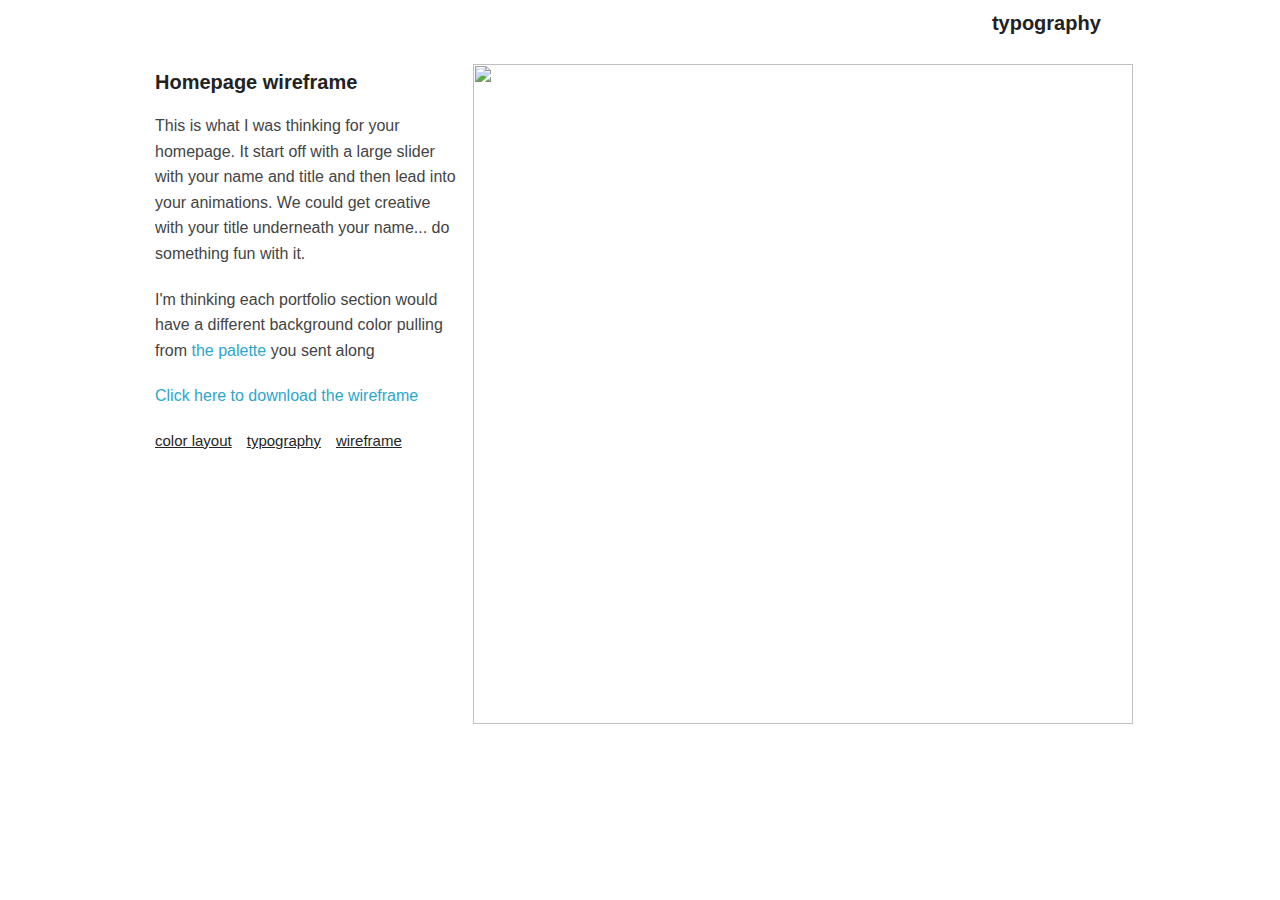
==== lilywebsite/design/index.html @ 1953de71 "adding all content to design folder" ====
<html>
<head>

<link rel="stylesheet" href="style.css" type="text/css" />
<link rel="stylesheet" href="css/reset.css" type="text/css" />
<link rel="stylesheet" href="css/foundation.min.css" type="text/css" />
<link ref="stylesheet" href="css/foundation.css" type="text/css" />

<title>lily's typography</title>

<meta name="viewport" content="width=device-width"> 

</head>
<body>

<div id="wrapper"> <!-- start wrapper   -->
	<header>
		<h2>typography</h2>
	</header>
	<div id="content"> <!--  start content id  -->
		<div class="row" id="top-row"> <!-- start row 1  -->
			<div class="large-4 columns intro"> <!-- start 4 column -->

				<h2>Homepage wireframe</h2>
				<p>This is what I was thinking for your homepage. It start off with a large slider with your name and title and then lead into your animations. We could get creative with your title underneath your name... do something fun with it.</p>
				<p>I'm thinking each portfolio section would have a different background color pulling from <a href="http://www.sambakersalmon.com/websites/featherston/phase-1/color-layout/index.html">the palette</a> you sent along</p>
				
				<p><a href="http://www.sambakersalmon.com/websites/featherston/phase-1/wireframe/downloads/lilys-wireframes.zip">Click here to download the wireframe</a></p>
								
				<ul>
					<li><a href="http://www.sambakersalmon.com/websites/featherston/phase-1/color-layout/index.html">color layout</a></li>		
					<li><a href="http://www.sambakersalmon.com/websites/featherston/phase-1/typography/index.html">typography</a></li>
					<li><a href="http://www.sambakersalmon.com/websites/featherston/phase-1/wireframe/index.html">wireframe</a></li>		
				</ul>			
			
			</div> <!-- end 4 column   -->
			<img width="660" src="http://www.sambakersalmon.com/websites/featherston/phase-1/wireframe/images/lilyFreatherston-wireframe.jpg" />
	</div> <!--  end content id  -->
</div> <!-- end wrapper   -->
</body>
</html>
---- lilywebsite/design/style.css ----
/* css code for lily's color layout */

/* basic structure */

#wrapper {
	margin: 0 auto;
	width: 1024;
}

#wrapper header {
	height: 60;
	width: 100%;
}


/* typography */

*, p, h1, h2, h3, h4, h5, h6 {
	color: black;
	font-family: Arial !important;
}

#wrapper p {
	color: #444444;
}

#wrapper h2 {
	font-size: 20px;
}

#wrapper header h2 {
	padding-top: 5px;
	padding-right: 5%;
	text-align: right;
}

#wrapper #content h2 {
	padding-bottom: 7px;
}

/* color code columns  */
#content ul li p {
	padding-top: 7px;	
} 

#top-row {
	padding-bottom: 7px;
}

#bottom-row {
	padding-top: 7px;
}

#bottom-row .large-3 {
	border-top: 1px dotted #888888;
	padding-top: 20px;
}

/* navigation styling */

#content .intro ul li {
	list-style-type: none;
	float: left;
	font-size: 15px;
	margin-right: 15px;
	color: #262626;
}

#content .intro ul li a {
	text-decoration: underline;
	color: #262626;		
}


#content .intro ul li a:link {
	text-decoration: underline;
}

#content .intro ul li a:hover {
	text-decoration: none;
	color: #262626;	
}


/* small edits to foundation zurb */

#top-row .large-3 {
width: 26%;
}
/* rgb color codes and layout */

.rgb-purple {
	background-color: rgb(121, 120, 138);
    border-radius: 20px 20px 20px 20px;
    height: 35px;
    width: 35px;
    float: left;
    margin-right: 10px;
}

.rgb-orangeCream {
	background-color: rgb(250, 173, 129);
    border-radius: 20px 20px 20px 20px;
    height: 35px;
    width: 35px;
    float: left;
    margin-right: 10px;
}

.rgb-splitPea {
	background-color: rgb(194, 211, 169);
    border-radius: 20px 20px 20px 20px;
    height: 35px;
    width: 35px;
    float: left;
    margin-right: 10px;
}

.rgb-khaki {
	background-color: rgb(253, 243, 231);
    border-radius: 20px 20px 20px 20px;
    height: 35px;
    width: 35px;
    float: left;
    margin-right: 10px;
}

.rgb-text {
	background-color: rgb(38, 38, 38);
    border-radius: 20px 20px 20px 20px;
    height: 35px;
    width: 35px;
    float: left;
    margin-right: 10px;
}
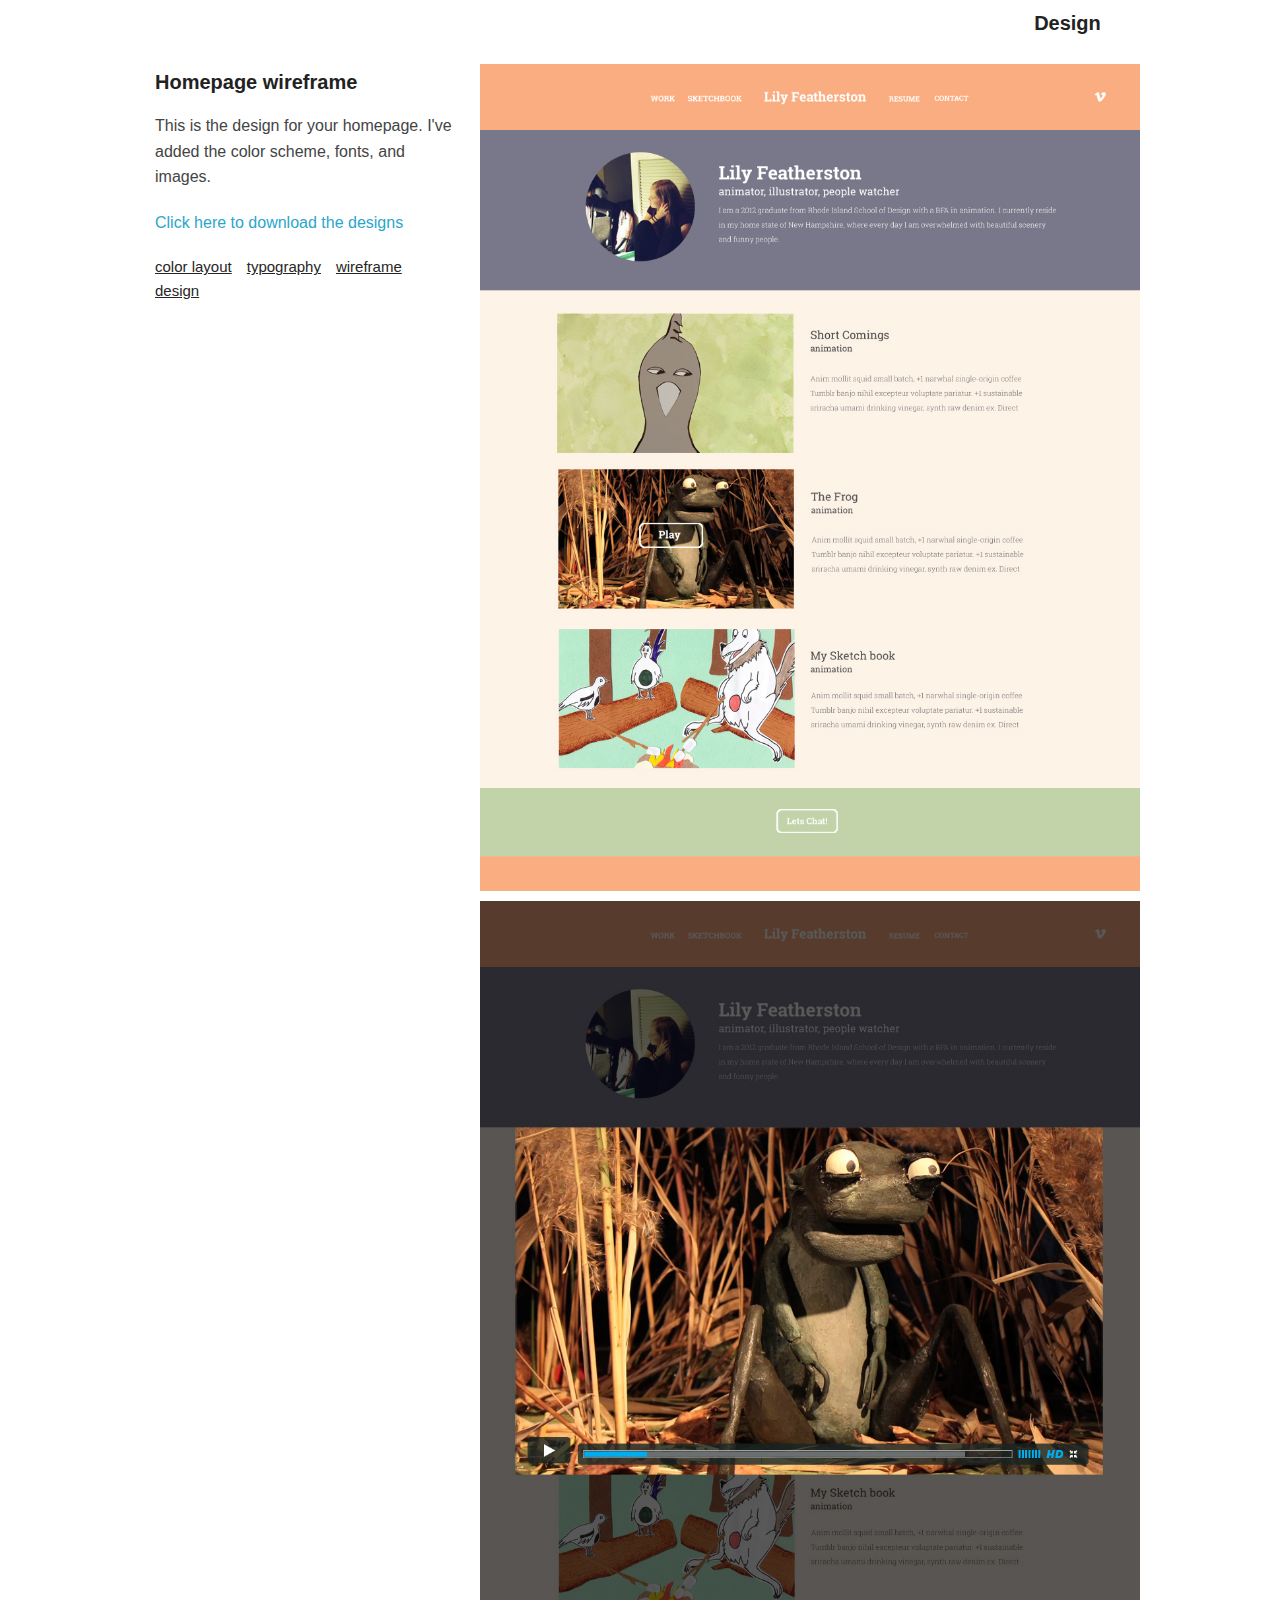
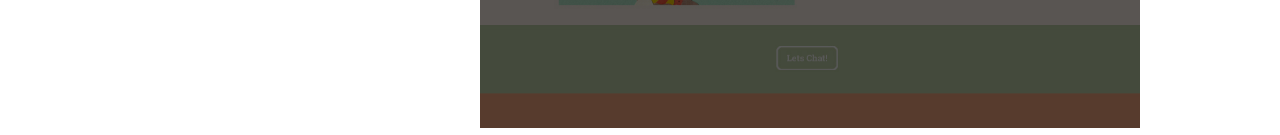
==== commit 32e052a4: "added links and images to design" ====
--- a/lilywebsite/design/index.html
+++ b/lilywebsite/design/index.html
@@ -6,7 +6,7 @@
 <link rel="stylesheet" href="css/foundation.min.css" type="text/css" />
 <link ref="stylesheet" href="css/foundation.css" type="text/css" />
 
-<title>lily's typography</title>
+<title>lily's Website Design</title>
 
 <meta name="viewport" content="width=device-width"> 
 
@@ -15,26 +15,30 @@
 
 <div id="wrapper"> <!-- start wrapper   -->
 	<header>
-		<h2>typography</h2>
+		<h2>Design</h2>
 	</header>
 	<div id="content"> <!--  start content id  -->
 		<div class="row" id="top-row"> <!-- start row 1  -->
 			<div class="large-4 columns intro"> <!-- start 4 column -->
 
 				<h2>Homepage wireframe</h2>
-				<p>This is what I was thinking for your homepage. It start off with a large slider with your name and title and then lead into your animations. We could get creative with your title underneath your name... do something fun with it.</p>
-				<p>I'm thinking each portfolio section would have a different background color pulling from <a href="http://www.sambakersalmon.com/websites/featherston/phase-1/color-layout/index.html">the palette</a> you sent along</p>
+				<p>This is the design for your homepage. I've added the color scheme, fonts, and images.</p>
 				
-				<p><a href="http://www.sambakersalmon.com/websites/featherston/phase-1/wireframe/downloads/lilys-wireframes.zip">Click here to download the wireframe</a></p>
+				<p><a href="http://www.sambakersalmon.com/websites/featherston/phase-1/design/images/Website-Design.zip">Click here to download the designs</a></p>
 								
 				<ul>
 					<li><a href="http://www.sambakersalmon.com/websites/featherston/phase-1/color-layout/index.html">color layout</a></li>		
 					<li><a href="http://www.sambakersalmon.com/websites/featherston/phase-1/typography/index.html">typography</a></li>
-					<li><a href="http://www.sambakersalmon.com/websites/featherston/phase-1/wireframe/index.html">wireframe</a></li>		
+					<li><a href="http://www.sambakersalmon.com/websites/featherston/phase-1/wireframe/index.html">wireframe</a></li>
+					<li><a href="http://www.sambakersalmon.com/websites/featherston/phase-1/design/index.html">design</a></li>		
 				</ul>			
 			
 			</div> <!-- end 4 column   -->
-			<img width="660" src="http://www.sambakersalmon.com/websites/featherston/phase-1/wireframe/images/lilyFreatherston-wireframe.jpg" />
+			<div style="float: right;">
+			<img style="padding-bottom: 10px;" width="660" src="images/lilyFreatherston-web-design.jpg" />
+			<br />
+			<img width="660" src="images/lilyFreatherston-web-design-shadowBox.jpg" />
+			</div>
 	</div> <!--  end content id  -->
 </div> <!-- end wrapper   -->
 </body>
--- a/lilywebsite/design/style.css
+++ b/lilywebsite/design/style.css
@@ -133,3 +133,9 @@
     float: left;
     margin-right: 10px;
 }
+
+
+img {
+margin-bottom: 10px;
+padding-bottom: 10px;
+}
